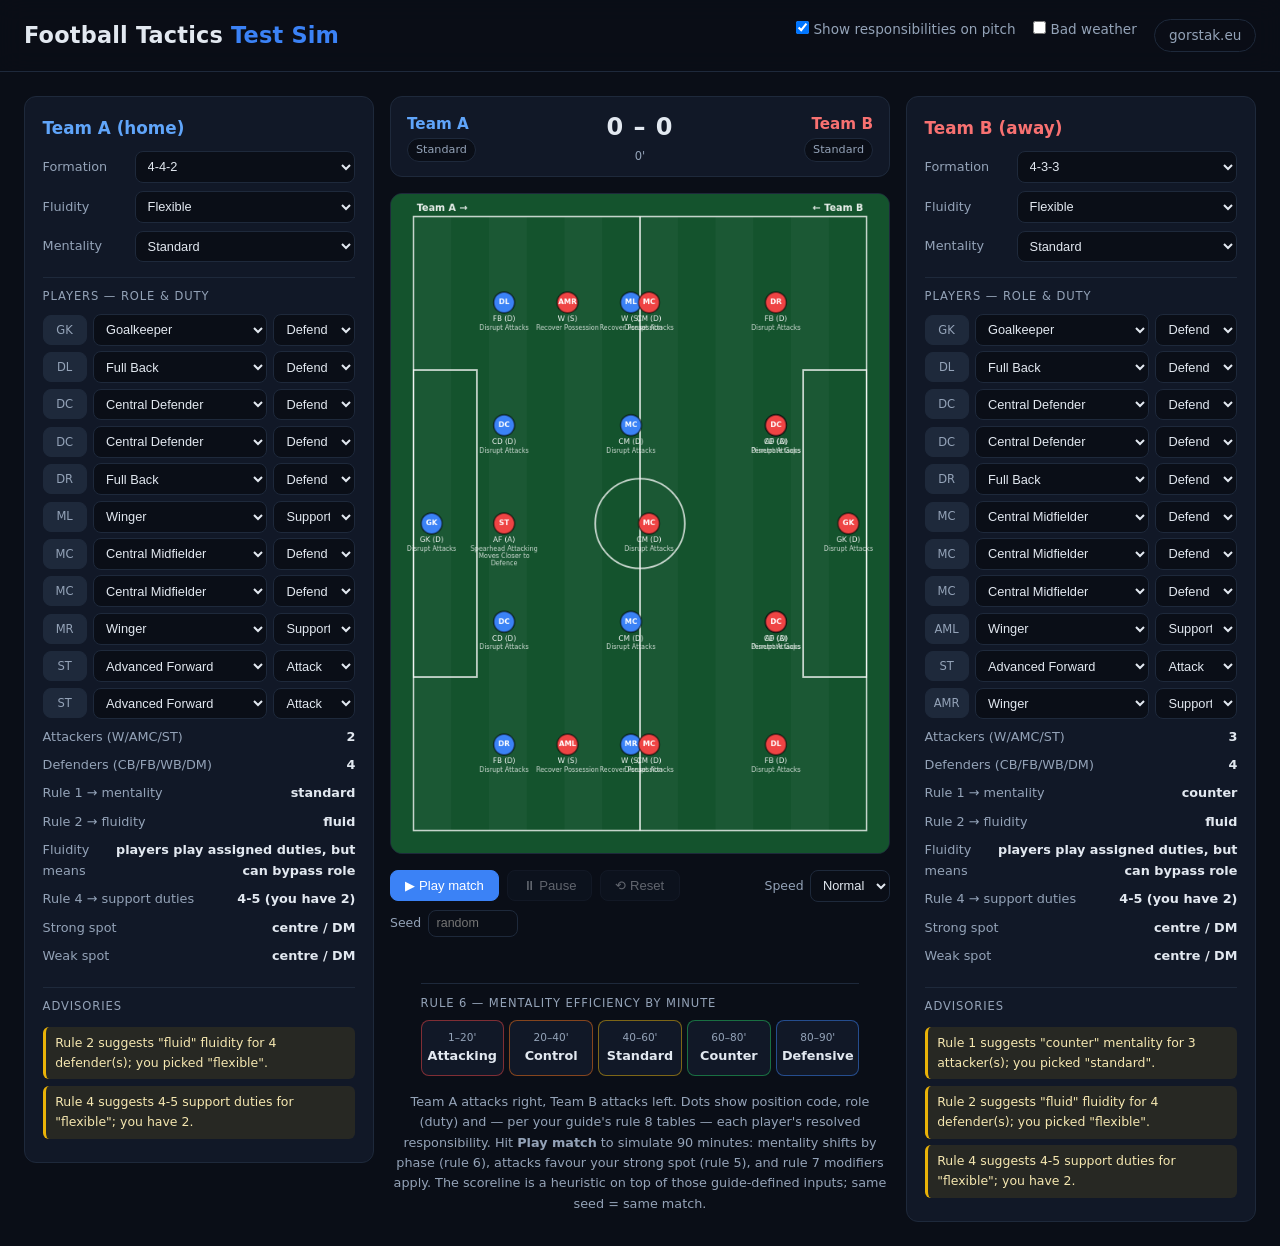
==== index.html @ cb430e16 "Add full match simulation: scoreline, play/pause/speed, seeded engine, event feed" ====
<!DOCTYPE html>
<html lang="en">
<head>
  <meta charset="UTF-8" />
  <meta name="viewport" content="width=device-width, initial-scale=1.0" />
  <title>Football Tactics Test Sim</title>
  <link rel="stylesheet" href="css/style.css" />
</head>
<body>
  <header class="topbar">
    <h1>Football Tactics <span class="accent">Test Sim</span></h1>
    <div class="topbar-opts">
      <label><input type="checkbox" id="toggleResp" checked /> Show responsibilities on pitch</label>
      <label><input type="checkbox" id="toggleWeather" /> Bad weather</label>
      <a href="https://gorstak.eu" target="_blank" rel="noopener">gorstak.eu</a>
    </div>
  </header>

  <main class="layout">
    <section class="panel" id="panelA"></section>

    <section class="center">
      <div class="scoreboard" id="scoreboard">
        <div class="sb-team sb-a">
          <span class="sb-name">Team A</span>
          <span class="sb-eff" id="sb-eff-a">standard</span>
        </div>
        <div class="sb-score">
          <span id="sb-score">0 – 0</span>
          <span class="sb-clock" id="sb-clock">0'</span>
        </div>
        <div class="sb-team sb-b">
          <span class="sb-name">Team B</span>
          <span class="sb-eff" id="sb-eff-b">standard</span>
        </div>
      </div>

      <canvas id="pitch" width="620" height="820"></canvas>

      <div class="match-controls">
        <button id="btnPlay" class="btn btn-accent">▶ Play match</button>
        <button id="btnPause" class="btn" disabled>⏸ Pause</button>
        <button id="btnReset" class="btn" disabled>⟲ Reset</button>
        <label class="speed">Speed
          <select id="matchSpeed">
            <option value="400">Slow</option>
            <option value="150" selected>Normal</option>
            <option value="40">Fast</option>
            <option value="0">Instant</option>
          </select>
        </label>
        <label class="seedwrap">Seed
          <input type="number" id="matchSeed" placeholder="random" />
        </label>
      </div>

      <div class="match-stats" id="match-stats"></div>
      <div class="feed" id="feed"></div>

      <div id="timeline"></div>
      <p class="hint">
        Team A attacks right, Team B attacks left. Dots show position code,
        role (duty) and — per your guide's rule 8 tables — each player's
        resolved responsibility. Hit <strong>Play match</strong> to simulate
        90 minutes: mentality shifts by phase (rule 6), attacks favour your
        strong spot (rule 5), and rule 7 modifiers apply. The scoreline is a
        heuristic on top of those guide-defined inputs; same seed = same match.
      </p>
    </section>

    <section class="panel" id="panelB"></section>
  </main>

  <!-- Data + engine (order matters) -->
  <script src="js/formations.js"></script>
  <script src="js/roles.js"></script>
  <script src="js/responsibilities.js"></script>
  <script src="js/responsibilities-data2.js"></script>
  <script src="js/engine.js"></script>
  <script src="js/match.js"></script>
  <script src="js/pitch.js"></script>
  <script src="js/app.js"></script>
</body>
</html>
---- css/style.css ----
/* FTTS theme — matches gorstak.eu / Ceprkac / GBrowser / TrimKit palette. */
:root {
  --bg: #0a0e17;
  --surface: #111827;
  --surface-hover: #1a2335;
  --border: #1e293b;
  --text: #e2e8f0;
  --text-dim: #94a3b8;
  --accent: #3b82f6;
  --accent-hover: #2563eb;
  --green: #22c55e;
  --tag-bg: #1e293b;
  --tag-text: #94a3b8;

  /* team + status colours */
  --a: #3b82f6;   /* Team A = accent blue */
  --b: #ef4444;   /* Team B = red */
  --good: #22c55e;
  --risk: #f97316;
  --caution: #eab308;
}

*, *::before, *::after { box-sizing: border-box; margin: 0; padding: 0; }

body {
  font-family: -apple-system, BlinkMacSystemFont, 'Segoe UI', system-ui, sans-serif;
  background: var(--bg);
  color: var(--text);
  line-height: 1.6;
  min-height: 100vh;
}

/* ---- top bar ---- */
.topbar {
  display: flex;
  align-items: center;
  justify-content: space-between;
  gap: 1.5rem;
  flex-wrap: wrap;
  padding: 1.1rem 1.5rem;
  border-bottom: 1px solid var(--border);
  background: rgba(10, 14, 23, 0.9);
  backdrop-filter: blur(12px);
  position: sticky;
  top: 0;
  z-index: 100;
}
.topbar h1 { font-size: 1.4rem; font-weight: 700; letter-spacing: 0.2px; }
.topbar h1 .accent { color: var(--accent); }
.topbar-opts { display: flex; gap: 1.1rem; font-size: 0.85rem; color: var(--text-dim); }
.topbar-opts label { cursor: pointer; user-select: none; }
.topbar-opts a {
  color: var(--text-dim);
  text-decoration: none;
  border: 1px solid var(--border);
  border-radius: 20px;
  padding: 0.3rem 0.85rem;
  transition: all 0.2s;
}
.topbar-opts a:hover { border-color: var(--accent); color: var(--accent); }

/* ---- layout ---- */
.layout {
  display: grid;
  grid-template-columns: 350px 1fr 350px;
  gap: 1rem;
  padding: 1.5rem;
  max-width: 1500px;
  margin: 0 auto;
  align-items: start;
}

.panel {
  background: var(--surface);
  border: 1px solid var(--border);
  border-radius: 12px;
  padding: 1.1rem 1.1rem 1.25rem;
}
.panel-head h2 { font-size: 1.05rem; font-weight: 600; margin-bottom: 0.6rem; }
#panelA .panel-head h2 { color: #60a5fa; }
#panelB .panel-head h2 { color: #f87171; }

.controls { display: grid; gap: 0.5rem; margin-bottom: 0.6rem; }
.ctrl-row { display: grid; grid-template-columns: 84px 1fr; align-items: center; gap: 0.5rem; }
.ctrl-row label { font-size: 0.8rem; color: var(--text-dim); }

select {
  width: 100%;
  background: var(--bg);
  color: var(--text);
  border: 1px solid var(--border);
  border-radius: 8px;
  padding: 0.4rem 0.5rem;
  font-size: 0.8rem;
  outline: none;
  transition: border-color 0.2s;
}
select:focus { border-color: var(--accent); }

.sub {
  margin: 0.9rem 0 0.5rem;
  font-size: 0.72rem;
  text-transform: uppercase;
  letter-spacing: 0.08em;
  color: var(--text-dim);
  border-top: 1px solid var(--border);
  padding-top: 0.6rem;
}

.player-rows { display: grid; gap: 0.35rem; }
.player-row {
  display: grid;
  grid-template-columns: 44px 1fr 82px;
  gap: 0.4rem;
  align-items: center;
}
.pos-badge {
  background: var(--tag-bg);
  border: 1px solid var(--border);
  border-radius: 8px;
  font-size: 0.72rem;
  text-align: center;
  padding: 0.3rem 0;
  color: var(--tag-text);
}

.analysis { margin-top: 0.3rem; display: grid; gap: 0.2rem; }
.aline {
  display: flex;
  justify-content: space-between;
  gap: 0.5rem;
  font-size: 0.8rem;
  padding: 0.15rem 0;
}
.alabel { color: var(--text-dim); }
.avalue { color: var(--text); text-align: right; font-weight: 600; }

.advisory {
  font-size: 0.78rem;
  background: rgba(234, 179, 8, 0.10);
  border-left: 3px solid var(--caution);
  padding: 0.4rem 0.6rem;
  border-radius: 6px;
  color: #f5e7b0;
  margin-bottom: 0.2rem;
}
.warn {
  font-size: 0.78rem;
  padding: 0.4rem 0.6rem;
  border-radius: 6px;
  border-left: 3px solid var(--border);
  margin-bottom: 0.2rem;
}
.warn-good { background: rgba(34,197,94,0.10); border-color: var(--good); color: #bbf7d0; }
.warn-risk { background: rgba(249,115,22,0.12); border-color: var(--risk); color: #fed7aa; }
.warn-caution { background: rgba(234,179,8,0.10); border-color: var(--caution); color: #f5e7b0; }
.warn-info { background: rgba(59,130,246,0.10); border-color: var(--accent); color: #bfdbfe; }

/* ---- centre / pitch ---- */
.center { display: grid; gap: 1rem; justify-items: center; }
#pitch {
  width: 100%;
  max-width: 620px;
  height: auto;
  border-radius: 12px;
  border: 1px solid var(--border);
  background: #14532d;
}
.hint { font-size: 0.8rem; color: var(--text-dim); max-width: 620px; text-align: center; }

.timeline { width: 100%; max-width: 620px; }
.tl-strip { display: grid; grid-template-columns: repeat(5, 1fr); gap: 0.35rem; }
.tl-cell {
  border-radius: 8px;
  padding: 0.5rem 0.3rem;
  text-align: center;
  border: 1px solid var(--border);
  background: var(--surface);
}
.tl-min { font-size: 0.66rem; color: var(--text-dim); }
.tl-ment { font-size: 0.8rem; font-weight: 600; }
.tl-attacking { border-color: rgba(239,68,68,0.5); }
.tl-control   { border-color: rgba(249,115,22,0.5); }
.tl-standard  { border-color: rgba(234,179,8,0.5); }
.tl-counter   { border-color: rgba(34,197,94,0.5); }
.tl-defensive { border-color: rgba(59,130,246,0.5); }

@media (max-width: 1080px) {
  .layout { grid-template-columns: 1fr; }
  .center { order: -1; }
}

/* ---- match simulation UI ---- */
.scoreboard {
  width: 100%;
  max-width: 620px;
  display: grid;
  grid-template-columns: 1fr auto 1fr;
  align-items: center;
  gap: 0.75rem;
  background: var(--surface);
  border: 1px solid var(--border);
  border-radius: 12px;
  padding: 0.7rem 1rem;
}
.sb-team { display: flex; flex-direction: column; gap: 0.15rem; }
.sb-a { align-items: flex-start; }
.sb-b { align-items: flex-end; }
.sb-name { font-weight: 700; font-size: 0.95rem; }
.sb-a .sb-name { color: #60a5fa; }
.sb-b .sb-name { color: #f87171; }
.sb-eff {
  font-size: 0.7rem;
  color: var(--text-dim);
  text-transform: capitalize;
  background: var(--bg);
  border: 1px solid var(--border);
  border-radius: 12px;
  padding: 0.1rem 0.5rem;
}
.sb-score { text-align: center; }
.sb-score #sb-score { font-size: 1.5rem; font-weight: 800; letter-spacing: 1px; }
.sb-clock { display: block; font-size: 0.72rem; color: var(--text-dim); }

.match-controls {
  width: 100%;
  max-width: 620px;
  display: flex;
  flex-wrap: wrap;
  gap: 0.5rem;
  align-items: center;
}
.btn {
  padding: 0.45rem 0.9rem;
  background: var(--surface);
  color: var(--text);
  border: 1px solid var(--border);
  border-radius: 8px;
  font-size: 0.82rem;
  cursor: pointer;
  transition: all 0.2s;
}
.btn:hover:not(:disabled) { border-color: var(--accent); color: var(--accent); }
.btn:disabled { opacity: 0.4; cursor: not-allowed; }
.btn-accent { background: var(--accent); border-color: var(--accent); color: #fff; }
.btn-accent:hover:not(:disabled) { background: var(--accent-hover); color: #fff; }
.match-controls .speed, .match-controls .seedwrap {
  font-size: 0.78rem; color: var(--text-dim);
  display: flex; align-items: center; gap: 0.4rem; margin-left: auto;
}
.match-controls .seedwrap { margin-left: 0; }
.match-controls select { width: auto; }
.match-controls input[type=number] {
  width: 90px; background: var(--bg); color: var(--text);
  border: 1px solid var(--border); border-radius: 8px; padding: 0.35rem 0.5rem; font-size: 0.78rem;
}

.match-stats {
  width: 100%; max-width: 620px;
  display: flex; flex-wrap: wrap; gap: 0.75rem;
  font-size: 0.78rem; color: var(--text-dim);
}
.match-stats .mirror { color: var(--caution); }
.match-stats .seed { margin-left: auto; opacity: 0.7; }

.feed {
  width: 100%; max-width: 620px;
  max-height: 190px; overflow-y: auto;
  background: var(--surface); border: 1px solid var(--border);
  border-radius: 12px; padding: 0.5rem 0.75rem;
  display: flex; flex-direction: column; gap: 0.15rem;
}
.feed:empty { display: none; }
.ev { font-size: 0.8rem; padding: 0.15rem 0; border-bottom: 1px solid rgba(30,41,59,0.5); }
.ev:last-child { border-bottom: none; }
.ev-min { color: var(--text-dim); font-variant-numeric: tabular-nums; display: inline-block; min-width: 2.4em; }
.ev-goal { font-weight: 700; }
.ev-goal.team-a { color: #60a5fa; }
.ev-goal.team-b { color: #f87171; }
.ev-card { color: var(--caution); }
.ev-injury { color: var(--risk); }
.ev-ft { font-weight: 700; color: var(--green); }
.ev-shot { color: var(--text-dim); }
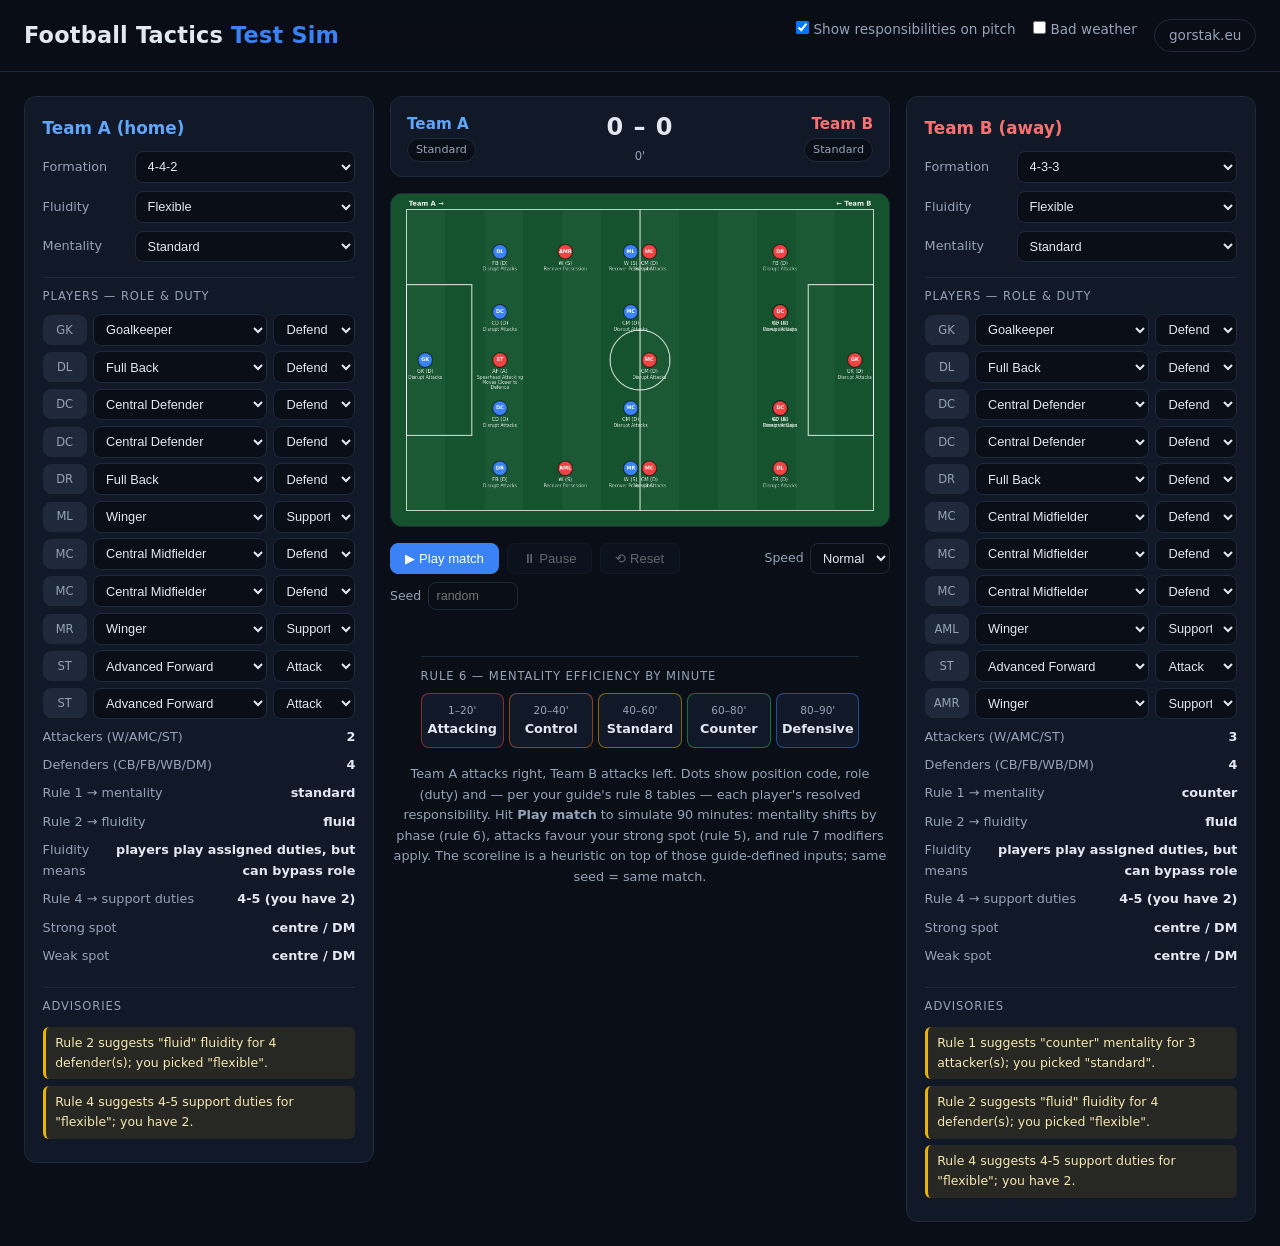
==== commit 10b23ef9: "Fix pitch to landscape (900x600); widen layout" ====
--- a/index.html
+++ b/index.html
@@ -7,6 +7,7 @@
   <link rel="stylesheet" href="css/style.css" />
 </head>
 <body>
+  <div id="errbar" style="display:none;background:#7f1d1d;color:#fecaca;padding:8px 14px;font:13px/1.4 system-ui;white-space:pre-wrap;"></div>
   <header class="topbar">
     <h1>Football Tactics <span class="accent">Test Sim</span></h1>
     <div class="topbar-opts">
@@ -35,7 +36,7 @@
         </div>
       </div>
 
-      <canvas id="pitch" width="620" height="820"></canvas>
+      <canvas id="pitch" width="900" height="600"></canvas>
 
       <div class="match-controls">
         <button id="btnPlay" class="btn btn-accent">▶ Play match</button>
--- a/css/style.css
+++ b/css/style.css
@@ -65,7 +65,7 @@
   grid-template-columns: 350px 1fr 350px;
   gap: 1rem;
   padding: 1.5rem;
-  max-width: 1500px;
+  max-width: 1680px;
   margin: 0 auto;
   align-items: start;
 }
@@ -160,15 +160,16 @@
 .center { display: grid; gap: 1rem; justify-items: center; }
 #pitch {
   width: 100%;
-  max-width: 620px;
+  max-width: 900px;
   height: auto;
+  aspect-ratio: 900 / 600;
   border-radius: 12px;
   border: 1px solid var(--border);
   background: #14532d;
 }
-.hint { font-size: 0.8rem; color: var(--text-dim); max-width: 620px; text-align: center; }
-
-.timeline { width: 100%; max-width: 620px; }
+.hint { font-size: 0.8rem; color: var(--text-dim); max-width: 900px; text-align: center; }
+
+.timeline { width: 100%; max-width: 900px; }
 .tl-strip { display: grid; grid-template-columns: repeat(5, 1fr); gap: 0.35rem; }
 .tl-cell {
   border-radius: 8px;
@@ -193,7 +194,7 @@
 /* ---- match simulation UI ---- */
 .scoreboard {
   width: 100%;
-  max-width: 620px;
+  max-width: 900px;
   display: grid;
   grid-template-columns: 1fr auto 1fr;
   align-items: center;
@@ -224,7 +225,7 @@
 
 .match-controls {
   width: 100%;
-  max-width: 620px;
+  max-width: 900px;
   display: flex;
   flex-wrap: wrap;
   gap: 0.5rem;
@@ -256,7 +257,7 @@
 }
 
 .match-stats {
-  width: 100%; max-width: 620px;
+  width: 100%; max-width: 900px;
   display: flex; flex-wrap: wrap; gap: 0.75rem;
   font-size: 0.78rem; color: var(--text-dim);
 }
@@ -264,7 +265,7 @@
 .match-stats .seed { margin-left: auto; opacity: 0.7; }
 
 .feed {
-  width: 100%; max-width: 620px;
+  width: 100%; max-width: 900px;
   max-height: 190px; overflow-y: auto;
   background: var(--surface); border: 1px solid var(--border);
   border-radius: 12px; padding: 0.5rem 0.75rem;
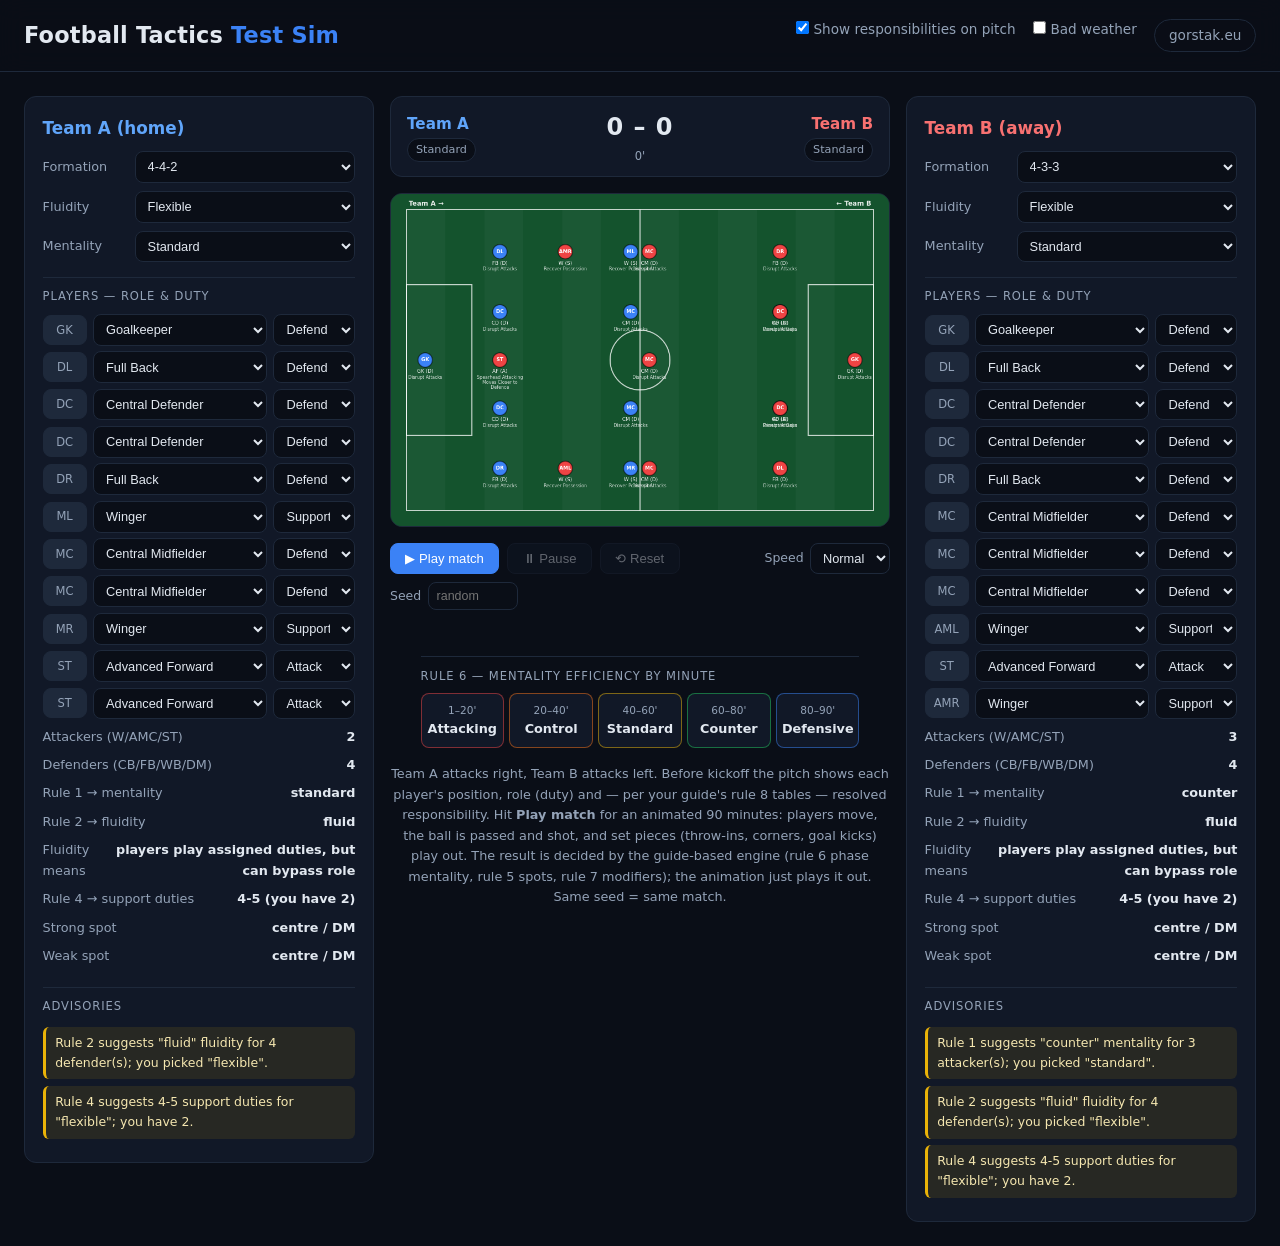
==== commit 26019dd3: "Animated FM-style match view: moving players, ball, set pieces; wired to authoritative sim" ====
--- a/index.html
+++ b/index.html
@@ -60,12 +60,13 @@
 
       <div id="timeline"></div>
       <p class="hint">
-        Team A attacks right, Team B attacks left. Dots show position code,
-        role (duty) and — per your guide's rule 8 tables — each player's
-        resolved responsibility. Hit <strong>Play match</strong> to simulate
-        90 minutes: mentality shifts by phase (rule 6), attacks favour your
-        strong spot (rule 5), and rule 7 modifiers apply. The scoreline is a
-        heuristic on top of those guide-defined inputs; same seed = same match.
+        Team A attacks right, Team B attacks left. Before kickoff the pitch shows
+        each player's position, role (duty) and — per your guide's rule 8 tables —
+        resolved responsibility. Hit <strong>Play match</strong> for an animated
+        90 minutes: players move, the ball is passed and shot, and set pieces
+        (throw-ins, corners, goal kicks) play out. The result is decided by the
+        guide-based engine (rule 6 phase mentality, rule 5 spots, rule 7
+        modifiers); the animation just plays it out. Same seed = same match.
       </p>
     </section>
 
@@ -80,6 +81,7 @@
   <script src="js/engine.js"></script>
   <script src="js/match.js"></script>
   <script src="js/pitch.js"></script>
+  <script src="js/animator.js"></script>
   <script src="js/app.js"></script>
 </body>
 </html>
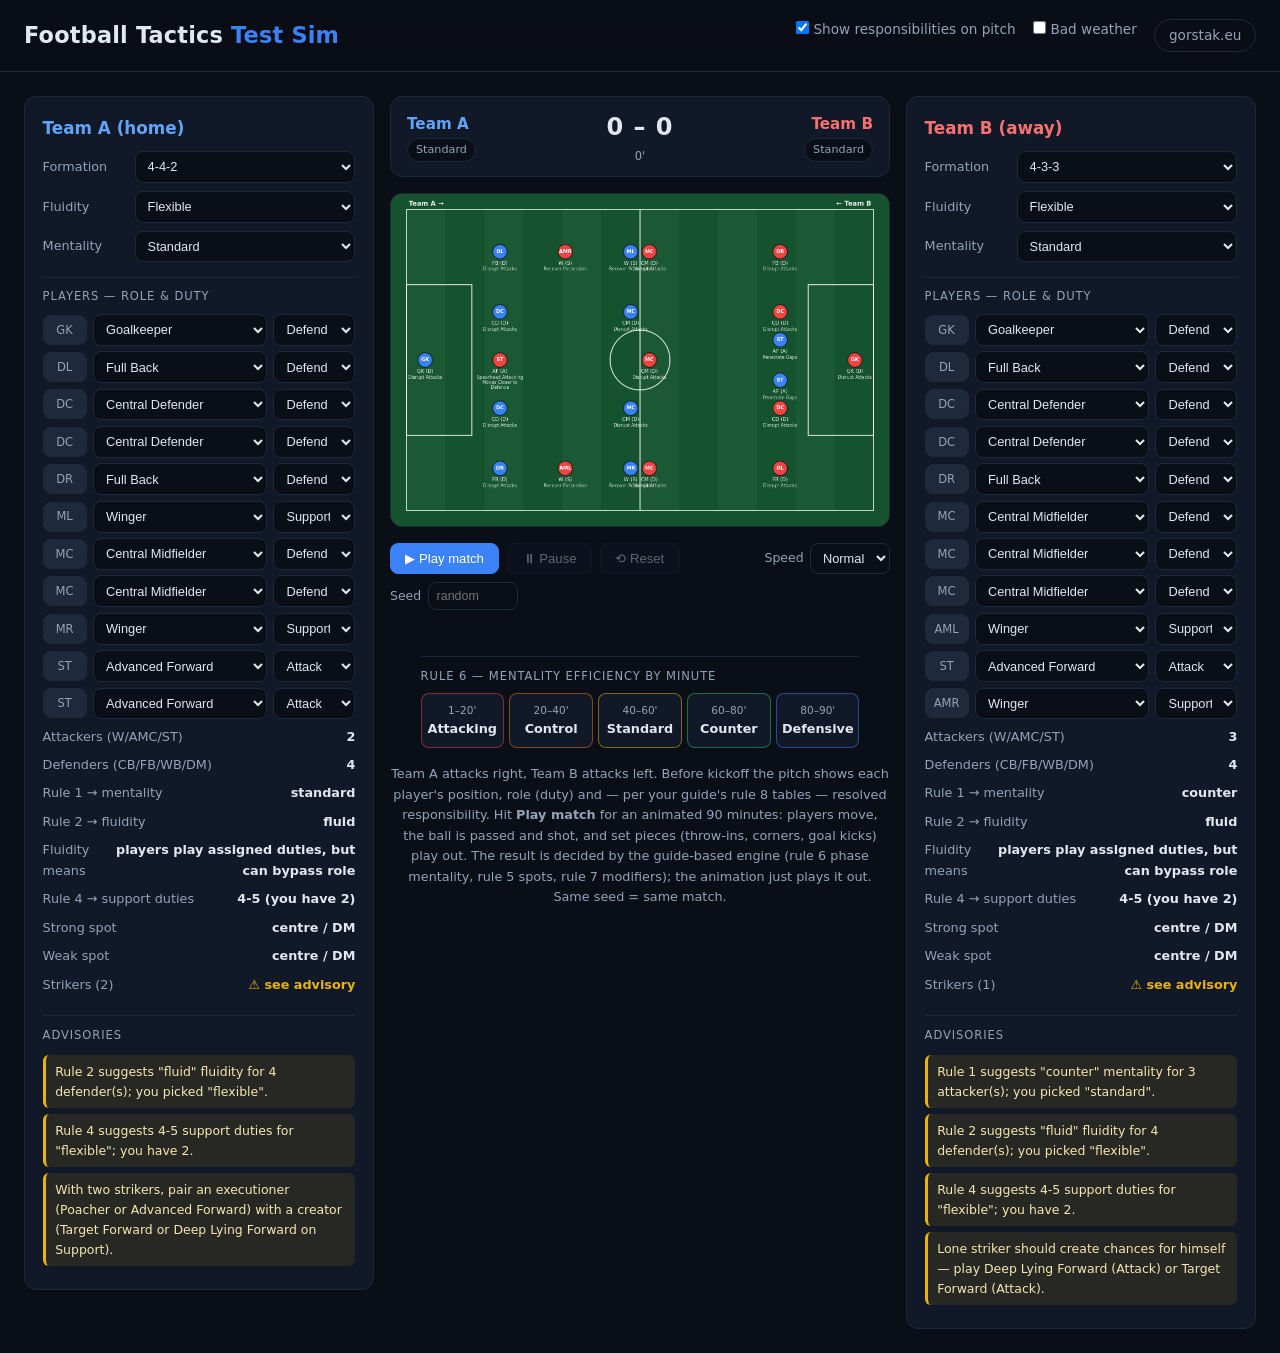
==== commit 37155b66: "Group dropdown by back-line count (not D+DM); cache-bust assets with ?v=8" ====
--- a/index.html
+++ b/index.html
@@ -4,7 +4,7 @@
   <meta charset="UTF-8" />
   <meta name="viewport" content="width=device-width, initial-scale=1.0" />
   <title>Football Tactics Test Sim</title>
-  <link rel="stylesheet" href="css/style.css" />
+  <link rel="stylesheet" href="css/style.css?v=8" />
 </head>
 <body>
   <div id="errbar" style="display:none;background:#7f1d1d;color:#fecaca;padding:8px 14px;font:13px/1.4 system-ui;white-space:pre-wrap;"></div>
@@ -73,15 +73,15 @@
     <section class="panel" id="panelB"></section>
   </main>
 
-  <!-- Data + engine (order matters) -->
-  <script src="js/formations.js"></script>
-  <script src="js/roles.js"></script>
-  <script src="js/responsibilities.js"></script>
-  <script src="js/responsibilities-data2.js"></script>
-  <script src="js/engine.js"></script>
-  <script src="js/match.js"></script>
-  <script src="js/pitch.js"></script>
-  <script src="js/animator.js"></script>
-  <script src="js/app.js"></script>
+  <!-- Data + engine (order matters). ?v= is bumped each deploy to bust cache. -->
+  <script src="js/formations.js?v=8"></script>
+  <script src="js/roles.js?v=8"></script>
+  <script src="js/responsibilities.js?v=8"></script>
+  <script src="js/responsibilities-data2.js?v=8"></script>
+  <script src="js/engine.js?v=8"></script>
+  <script src="js/match.js?v=8"></script>
+  <script src="js/pitch.js?v=8"></script>
+  <script src="js/animator.js?v=8"></script>
+  <script src="js/app.js?v=8"></script>
 </body>
 </html>
--- a/css/style.css
+++ b/css/style.css
@@ -134,6 +134,8 @@
 }
 .alabel { color: var(--text-dim); }
 .avalue { color: var(--text); text-align: right; font-weight: 600; }
+.aline.ok .avalue { color: var(--good); }
+.aline.warnrow .avalue { color: var(--caution); }
 
 .advisory {
   font-size: 0.78rem;
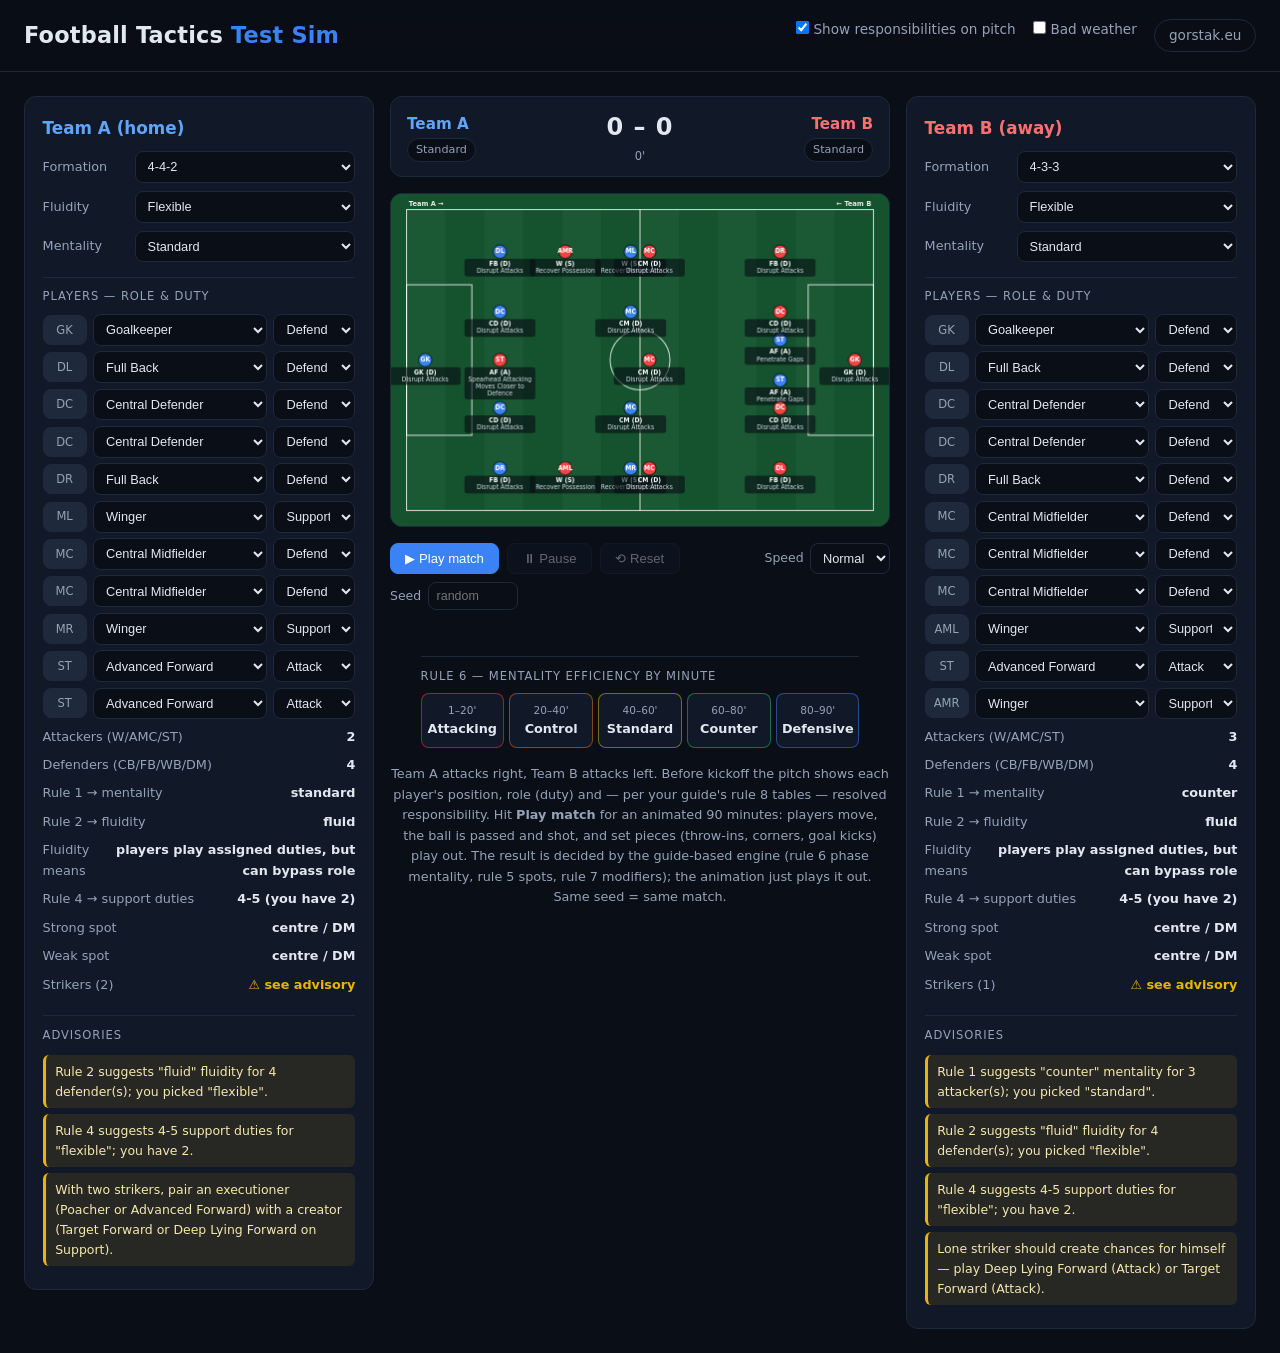
==== commit 3550d270: "Crisp pitch text: HiDPI canvas scaling + larger fonts + label backdrops; resize re-render; v=9" ====
--- a/index.html
+++ b/index.html
@@ -4,7 +4,7 @@
   <meta charset="UTF-8" />
   <meta name="viewport" content="width=device-width, initial-scale=1.0" />
   <title>Football Tactics Test Sim</title>
-  <link rel="stylesheet" href="css/style.css?v=8" />
+  <link rel="stylesheet" href="css/style.css?v=9" />
 </head>
 <body>
   <div id="errbar" style="display:none;background:#7f1d1d;color:#fecaca;padding:8px 14px;font:13px/1.4 system-ui;white-space:pre-wrap;"></div>
@@ -74,14 +74,14 @@
   </main>
 
   <!-- Data + engine (order matters). ?v= is bumped each deploy to bust cache. -->
-  <script src="js/formations.js?v=8"></script>
-  <script src="js/roles.js?v=8"></script>
-  <script src="js/responsibilities.js?v=8"></script>
-  <script src="js/responsibilities-data2.js?v=8"></script>
-  <script src="js/engine.js?v=8"></script>
-  <script src="js/match.js?v=8"></script>
-  <script src="js/pitch.js?v=8"></script>
-  <script src="js/animator.js?v=8"></script>
-  <script src="js/app.js?v=8"></script>
+  <script src="js/formations.js?v=9"></script>
+  <script src="js/roles.js?v=9"></script>
+  <script src="js/responsibilities.js?v=9"></script>
+  <script src="js/responsibilities-data2.js?v=9"></script>
+  <script src="js/engine.js?v=9"></script>
+  <script src="js/match.js?v=9"></script>
+  <script src="js/pitch.js?v=9"></script>
+  <script src="js/animator.js?v=9"></script>
+  <script src="js/app.js?v=9"></script>
 </body>
 </html>
